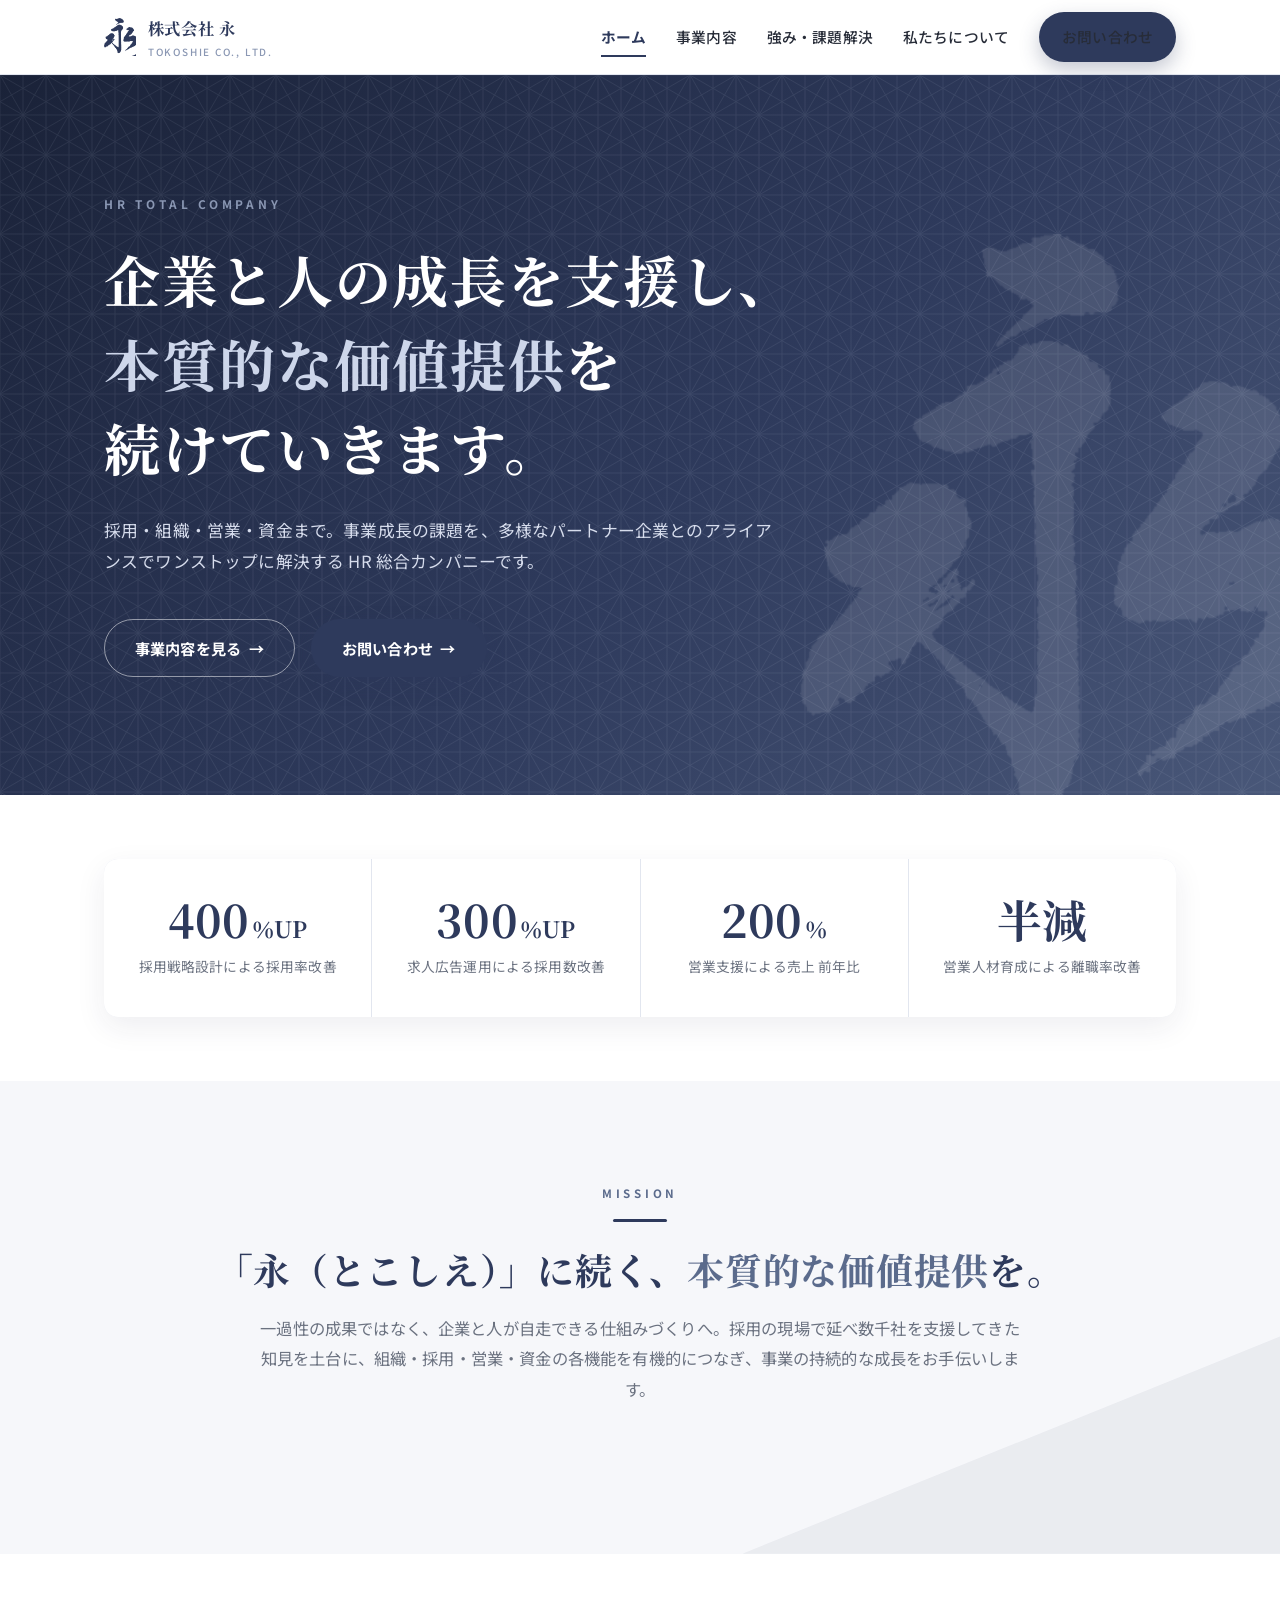
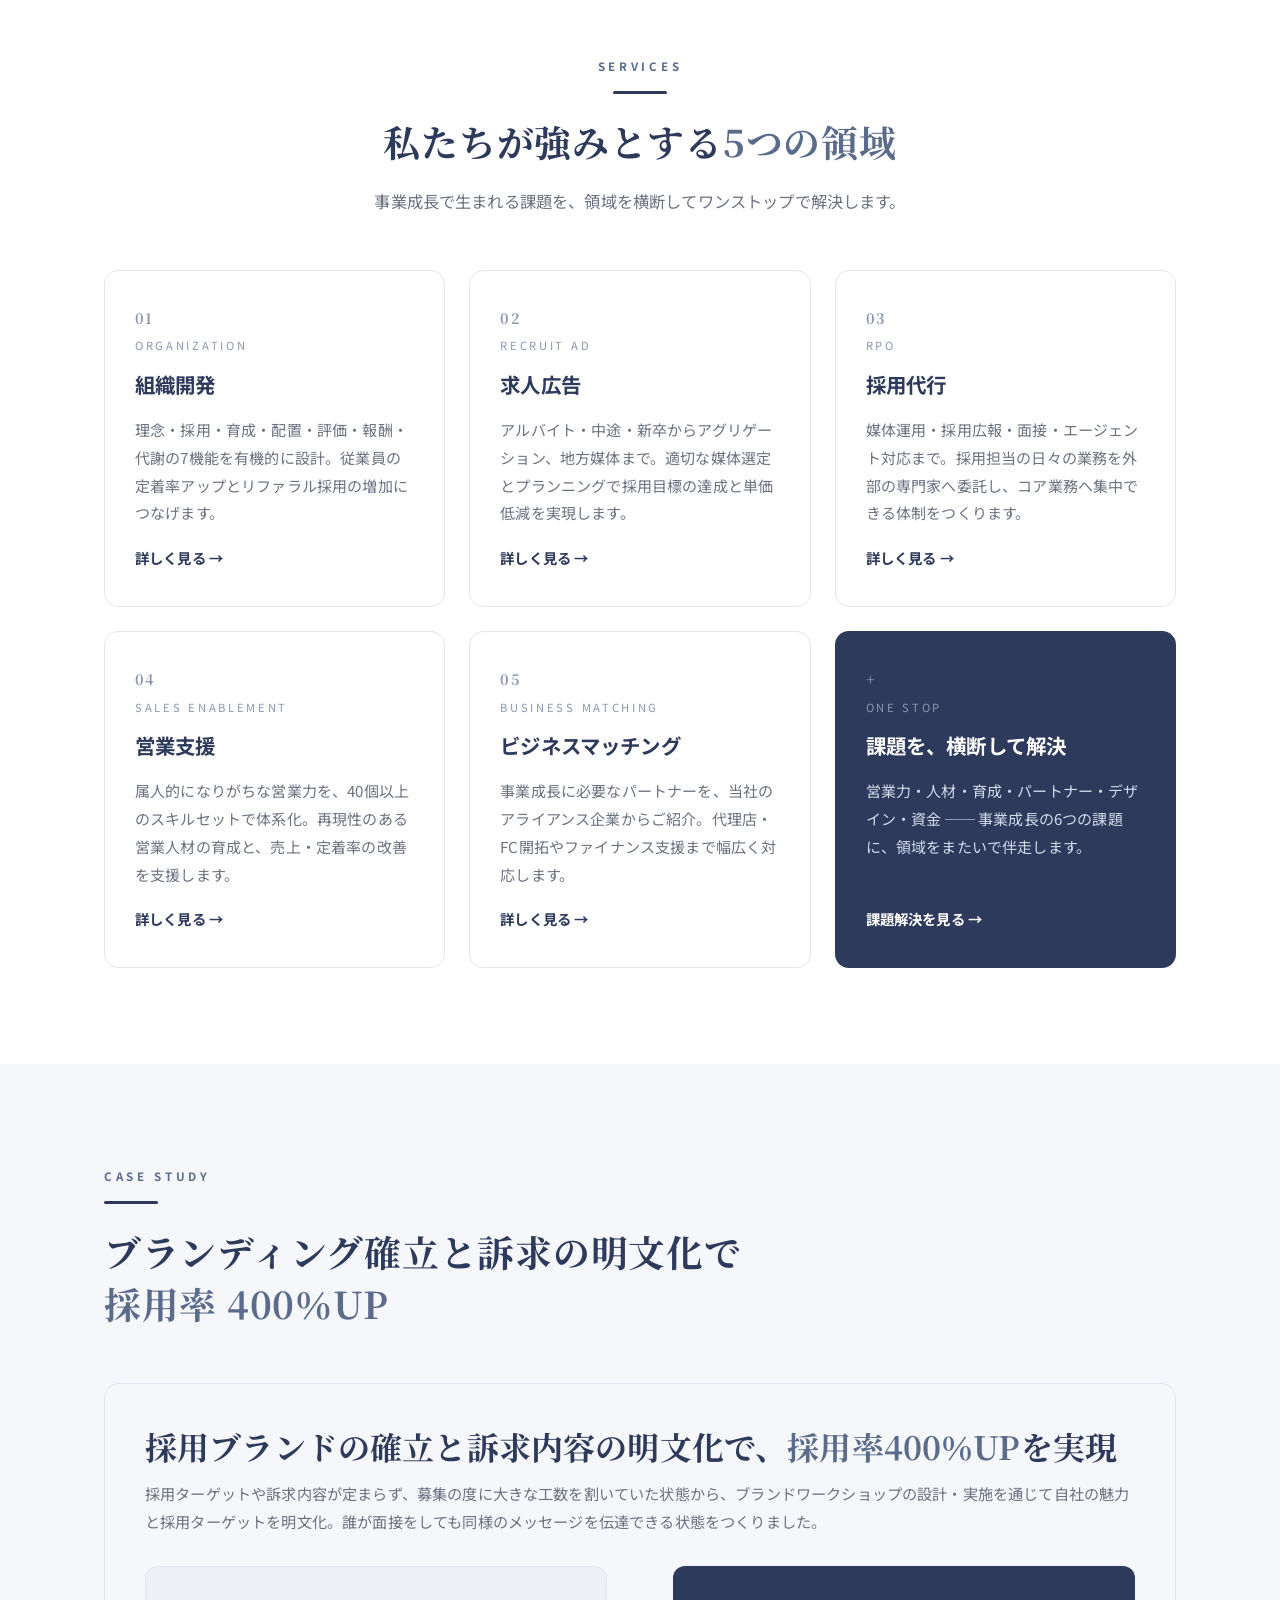
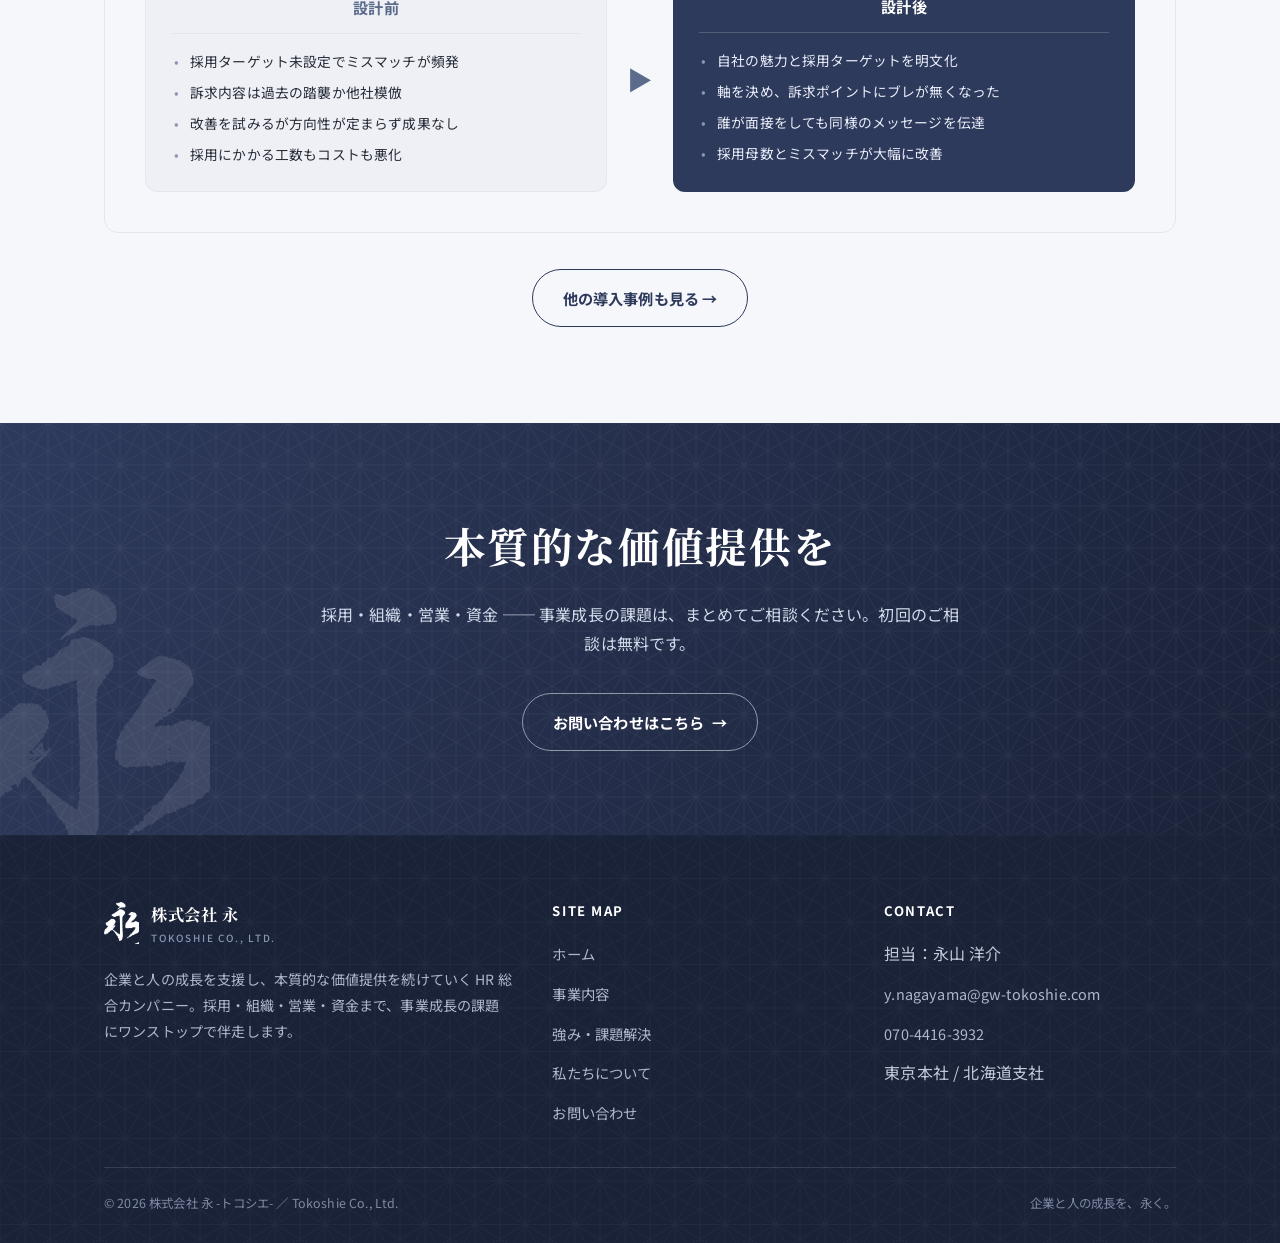
==== index.html @ 10ec4fbf "Add files via upload" ====
<!DOCTYPE html>
<html lang="ja">
<head>
<meta charset="UTF-8">
<meta name="viewport" content="width=device-width, initial-scale=1">
<title>株式会社 永 -トコシエ- ｜ 企業と人の成長を支援するHR総合カンパニー</title>
<meta name="description" content="株式会社 永 -トコシエ- は、組織開発・求人広告・採用代行・営業支援・ビジネスマッチングをワンストップで提供するHR総合カンパニーです。企業と人の成長を支援し、本質的な価値提供を続けます。">
<link rel="icon" href="images/favicon.png" type="image/png">
<link rel="preconnect" href="https://fonts.googleapis.com">
<link rel="preconnect" href="https://fonts.gstatic.com" crossorigin>
<link href="https://fonts.googleapis.com/css2?family=Noto+Sans+JP:wght@400;500;700&family=Noto+Serif+JP:wght@600;700&display=swap" rel="stylesheet">
<link rel="stylesheet" href="css/style.css">
</head>
<body>

<header class="site-header">
  <div class="wrap">
    <a class="brand" href="index.html">
      <img src="images/mark-navy.png" alt="永 トコシエ ロゴ">
      <span class="brand-name">株式会社 永 <small>TOKOSHIE CO., LTD.</small></span>
    </a>
    <nav class="nav" id="nav">
      <a href="index.html" aria-current="page">ホーム</a>
      <a href="services.html">事業内容</a>
      <a href="strengths.html">強み・課題解決</a>
      <a href="about.html">私たちについて</a>
      <a class="btn btn--primary" href="contact.html">お問い合わせ</a>
    </nav>
    <button class="nav-toggle" aria-label="メニューを開く" aria-controls="nav" aria-expanded="false">
      <span></span><span></span><span></span>
    </button>
  </div>
</header>

<!-- HERO -->
<section class="hero">
  <img class="hero__mark" src="images/mark-navy.png" alt="">
  <div class="wrap">
    <p class="hero__eyebrow">HR TOTAL COMPANY</p>
    <h1 class="hero__title">企業と人の成長を支援し、<br><em>本質的な価値提供</em>を<br>続けていきます。</h1>
    <p class="hero__sub">採用・組織・営業・資金まで。事業成長の課題を、多様なパートナー企業とのアライアンスでワンストップに解決する HR 総合カンパニーです。</p>
    <div class="hero__cta">
      <a class="btn btn--ghost" href="services.html">事業内容を見る <span class="arr">→</span></a>
      <a class="btn btn--primary" href="contact.html">お問い合わせ <span class="arr">→</span></a>
    </div>
  </div>
</section>

<!-- STATS -->
<section class="section section--tight">
  <div class="wrap">
    <div class="stats reveal">
      <div class="stat"><div class="stat__num">400<span>％UP</span></div><div class="stat__label">採用戦略設計による採用率改善</div></div>
      <div class="stat"><div class="stat__num">300<span>％UP</span></div><div class="stat__label">求人広告運用による採用数改善</div></div>
      <div class="stat"><div class="stat__num">200<span>％</span></div><div class="stat__label">営業支援による売上 前年比</div></div>
      <div class="stat"><div class="stat__num">半減</div><div class="stat__label">営業人材育成による離職率改善</div></div>
    </div>
  </div>
</section>

<!-- MISSION -->
<section class="section section--bg diagonal">
  <div class="wrap">
    <div class="section-head center reveal">
      <p class="eyebrow">MISSION</p>
      <div class="rule"></div>
      <h2 class="section-title">「永（とこしえ）」に続く、<span class="accent">本質的な価値提供</span>を。</h2>
      <p class="lead">一過性の成果ではなく、企業と人が自走できる仕組みづくりへ。採用の現場で延べ数千社を支援してきた知見を土台に、組織・採用・営業・資金の各機能を有機的につなぎ、事業の持続的な成長をお手伝いします。</p>
    </div>
  </div>
</section>

<!-- SERVICES -->
<section class="section">
  <div class="wrap">
    <div class="section-head center reveal">
      <p class="eyebrow">SERVICES</p>
      <div class="rule"></div>
      <h2 class="section-title">私たちが強みとする<span class="accent">5つの領域</span></h2>
      <p class="lead">事業成長で生まれる課題を、領域を横断してワンストップで解決します。</p>
    </div>
    <div class="svc-grid">
      <article class="svc-card reveal">
        <span class="num">01</span><span class="en">Organization</span>
        <h3>組織開発</h3>
        <p>理念・採用・育成・配置・評価・報酬・代謝の7機能を有機的に設計。従業員の定着率アップとリファラル採用の増加につなげます。</p>
        <a class="more" href="services.html#org">詳しく見る →</a>
      </article>
      <article class="svc-card reveal">
        <span class="num">02</span><span class="en">Recruit Ad</span>
        <h3>求人広告</h3>
        <p>アルバイト・中途・新卒からアグリゲーション、地方媒体まで。適切な媒体選定とプランニングで採用目標の達成と単価低減を実現します。</p>
        <a class="more" href="services.html#ad">詳しく見る →</a>
      </article>
      <article class="svc-card reveal">
        <span class="num">03</span><span class="en">RPO</span>
        <h3>採用代行</h3>
        <p>媒体運用・採用広報・面接・エージェント対応まで。採用担当の日々の業務を外部の専門家へ委託し、コア業務へ集中できる体制をつくります。</p>
        <a class="more" href="services.html#rpo">詳しく見る →</a>
      </article>
      <article class="svc-card reveal">
        <span class="num">04</span><span class="en">Sales Enablement</span>
        <h3>営業支援</h3>
        <p>属人的になりがちな営業力を、40個以上のスキルセットで体系化。再現性のある営業人材の育成と、売上・定着率の改善を支援します。</p>
        <a class="more" href="services.html#sales">詳しく見る →</a>
      </article>
      <article class="svc-card reveal">
        <span class="num">05</span><span class="en">Business Matching</span>
        <h3>ビジネスマッチング</h3>
        <p>事業成長に必要なパートナーを、当社のアライアンス企業からご紹介。代理店・FC開拓やファイナンス支援まで幅広く対応します。</p>
        <a class="more" href="services.html#match">詳しく見る →</a>
      </article>
      <article class="svc-card reveal" style="background:var(--navy);border-color:transparent;color:#fff">
        <span class="num" style="color:var(--slate-l)">+</span><span class="en" style="color:var(--slate-l)">One Stop</span>
        <h3 style="color:#fff">課題を、横断して解決</h3>
        <p style="color:#d3daea">営業力・人材・育成・パートナー・デザイン・資金 ── 事業成長の6つの課題に、領域をまたいで伴走します。</p>
        <a class="more" href="strengths.html" style="color:#fff">課題解決を見る →</a>
      </article>
    </div>
  </div>
</section>

<!-- CASE TEASER -->
<section class="section section--bg">
  <div class="wrap">
    <div class="section-head reveal">
      <p class="eyebrow">CASE STUDY</p>
      <div class="rule"></div>
      <h2 class="section-title">ブランディング確立と訴求の明文化で<br><span class="accent">採用率 400％UP</span></h2>
    </div>
    <div class="case reveal">
      <p class="case__kpi">採用ブランドの確立と訴求内容の明文化で、<b>採用率400％UP</b>を実現</p>
      <p class="case__desc">採用ターゲットや訴求内容が定まらず、募集の度に大きな工数を割いていた状態から、ブランドワークショップの設計・実施を通じて自社の魅力と採用ターゲットを明文化。誰が面接をしても同様のメッセージを伝達できる状態をつくりました。</p>
      <div class="ba">
        <div class="ba__col ba__before">
          <h4>設計前</h4>
          <ul>
            <li>採用ターゲット未設定でミスマッチが頻発</li>
            <li>訴求内容は過去の踏襲か他社模倣</li>
            <li>改善を試みるが方向性が定まらず成果なし</li>
            <li>採用にかかる工数もコストも悪化</li>
          </ul>
        </div>
        <div class="ba__arrow">▶</div>
        <div class="ba__col ba__after">
          <h4>設計後</h4>
          <ul>
            <li>自社の魅力と採用ターゲットを明文化</li>
            <li>軸を決め、訴求ポイントにブレが無くなった</li>
            <li>誰が面接をしても同様のメッセージを伝達</li>
            <li>採用母数とミスマッチが大幅に改善</li>
          </ul>
        </div>
      </div>
    </div>
    <p class="center reveal" style="margin-top:36px"><a class="btn btn--outline" href="services.html">他の導入事例も見る →</a></p>
  </div>
</section>

<!-- CTA -->
<section class="cta-band">
  <img class="cta-band__mark" src="images/mark-navy.png" alt="">
  <h2>本質的な価値提供を</h2>
  <p>採用・組織・営業・資金 ── 事業成長の課題は、まとめてご相談ください。初回のご相談は無料です。</p>
  <a class="btn btn--ghost" href="contact.html">お問い合わせはこちら <span class="arr">→</span></a>
</section>

<footer class="site-footer">
  <div class="wrap">
    <div class="footer-grid">
      <div>
        <a class="brand" href="index.html">
          <img src="images/mark-navy.png" alt="永 トコシエ">
          <span class="brand-name">株式会社 永 <small>TOKOSHIE CO., LTD.</small></span>
        </a>
        <p class="footer-about">企業と人の成長を支援し、本質的な価値提供を続けていく HR 総合カンパニー。採用・組織・営業・資金まで、事業成長の課題にワンストップで伴走します。</p>
      </div>
      <div class="footer-col">
        <h4>SITE MAP</h4>
        <ul>
          <li><a href="index.html">ホーム</a></li>
          <li><a href="services.html">事業内容</a></li>
          <li><a href="strengths.html">強み・課題解決</a></li>
          <li><a href="about.html">私たちについて</a></li>
          <li><a href="contact.html">お問い合わせ</a></li>
        </ul>
      </div>
      <div class="footer-col">
        <h4>CONTACT</h4>
        <ul>
          <li>担当：永山 洋介</li>
          <li><a href="mailto:y.nagayama@gw-tokoshie.com">y.nagayama@gw-tokoshie.com</a></li>
          <li><a href="tel:07044163932">070-4416-3932</a></li>
          <li>東京本社 / 北海道支社</li>
        </ul>
      </div>
    </div>
    <div class="footer-meta">
      <span>&copy; <span id="year">2026</span> 株式会社 永 -トコシエ- ／ Tokoshie Co., Ltd.</span>
      <span>企業と人の成長を、永く。</span>
    </div>
  </div>
</footer>

<script src="js/main.js"></script>
</body>
</html>
---- css/style.css ----
@charset "UTF-8";
/* =========================================================
   株式会社 永 -トコシエ-  コーポレートサイト
   資料トーン踏襲：紺×白／麻の葉文様／毛筆「永」
   ========================================================= */

:root{
  --navy:#2e3a5c;
  --navy-d:#222c47;
  --navy-dd:#1a2238;
  --slate:#5b6b8c;
  --slate-l:#8a97b3;
  --ink:#272c38;
  --muted:#6b7280;
  --bg:#f6f7fa;
  --bg-2:#eef1f6;
  --line:#e2e6ef;
  --white:#ffffff;
  --shadow:0 10px 30px rgba(34,44,71,.08);
  --shadow-lg:0 20px 50px rgba(34,44,71,.14);
  --maxw:1120px;
  --radius:14px;
  --ease:cubic-bezier(.2,.7,.2,1);
}

*{box-sizing:border-box;margin:0;padding:0}
html{scroll-behavior:smooth}
body{
  font-family:"Noto Sans JP","Hiragino Kaku Gothic ProN",Meiryo,sans-serif;
  color:var(--ink);
  background:var(--white);
  line-height:1.85;
  font-size:16px;
  -webkit-font-smoothing:antialiased;
  letter-spacing:.01em;
}
img{max-width:100%;display:block}
a{color:inherit;text-decoration:none;transition:.25s var(--ease)}
.serif{font-family:"Noto Serif JP",serif}

/* ---------- layout helpers ---------- */
.wrap{max-width:var(--maxw);margin:0 auto;padding:0 24px}
.section{padding:96px 0}
.section--tight{padding:64px 0}
.section--bg{background:var(--bg)}
.lead{color:var(--muted);font-size:1.02rem;max-width:760px}
.center{text-align:center}

.eyebrow{
  display:inline-block;font-size:.72rem;letter-spacing:.32em;
  color:var(--slate);font-weight:700;text-transform:uppercase;margin-bottom:14px;
}
.section-title{
  font-family:"Noto Serif JP",serif;font-weight:700;
  font-size:clamp(1.6rem,3.4vw,2.3rem);line-height:1.4;color:var(--navy);
  margin-bottom:18px;letter-spacing:.02em;
}
.section-title .accent{color:var(--slate)}
.section-head{margin-bottom:54px}
.section-head.center{margin-inline:auto}
.section-head .lead{margin-top:6px}
.section-head.center .lead{margin-inline:auto}

/* divider rule under section headers like the deck */
.rule{height:3px;width:54px;background:var(--navy);border-radius:3px;margin-bottom:22px}
.center .rule{margin-inline:auto}

/* ---------- buttons ---------- */
.btn{
  display:inline-flex;align-items:center;gap:.5em;
  padding:14px 30px;border-radius:999px;font-weight:700;font-size:.95rem;
  border:1.5px solid transparent;cursor:pointer;transition:.25s var(--ease);
}
.btn--primary{background:var(--navy);color:#fff;box-shadow:0 8px 20px rgba(46,58,92,.28)}
.btn--primary:hover{background:var(--navy-d);transform:translateY(-2px);box-shadow:0 12px 26px rgba(46,58,92,.36)}
.btn--ghost{border-color:rgba(255,255,255,.5);color:#fff}
.btn--ghost:hover{background:rgba(255,255,255,.12);border-color:#fff}
.btn--outline{border-color:var(--navy);color:var(--navy)}
.btn--outline:hover{background:var(--navy);color:#fff}
.btn .arr{transition:transform .25s var(--ease)}
.btn:hover .arr{transform:translateX(3px)}

/* =========================================================
   Header
   ========================================================= */
.site-header{
  position:sticky;top:0;z-index:60;background:rgba(255,255,255,.92);
  backdrop-filter:saturate(160%) blur(10px);
  border-bottom:1px solid var(--line);
}
.site-header .wrap{display:flex;align-items:center;justify-content:space-between;height:74px}
.brand{display:flex;align-items:center;gap:12px}
.brand img{height:38px;width:auto}
.brand .brand-name{font-family:"Noto Serif JP",serif;font-weight:700;color:var(--navy);font-size:1.02rem;letter-spacing:.04em}
.brand .brand-name small{display:block;font-size:.62rem;letter-spacing:.18em;color:var(--slate-l);font-family:"Noto Sans JP",sans-serif;font-weight:500}

.nav{display:flex;align-items:center;gap:30px}
.nav a{font-size:.92rem;font-weight:500;color:var(--ink);position:relative}
.nav a::after{content:"";position:absolute;left:0;bottom:-6px;width:0;height:2px;background:var(--navy);transition:width .25s var(--ease)}
.nav a:hover::after,.nav a:not(.btn)[aria-current="page"]::after{width:100%}
.nav a:not(.btn)[aria-current="page"]{color:var(--navy);font-weight:700}
.nav .btn{padding:10px 22px}
.nav a.btn::after{display:none}
.nav a.btn[aria-current="page"]{color:#fff}

.nav-toggle{display:none;background:none;border:0;width:44px;height:44px;cursor:pointer;flex-direction:column;justify-content:center;gap:6px}
.nav-toggle span{display:block;height:2px;width:26px;background:var(--navy);transition:.3s var(--ease);margin-left:auto}

/* =========================================================
   Hero
   ========================================================= */
.hero{
  position:relative;overflow:hidden;color:#fff;
  background:linear-gradient(135deg,var(--navy-dd) 0%,var(--navy) 55%,var(--slate) 130%);
}
.hero::before{ /* asanoha overlay */
  content:"";position:absolute;inset:0;
  background:url("../images/asanoha.svg");background-size:46px;
  opacity:.10;mix-blend-mode:screen;
}
.hero__mark{
  position:absolute;right:-40px;bottom:-60px;width:min(46vw,520px);
  opacity:.10;filter:brightness(0) invert(1);pointer-events:none;
}
.hero .wrap{position:relative;z-index:2;padding-top:118px;padding-bottom:118px}
.hero__eyebrow{color:var(--slate-l);letter-spacing:.32em;font-size:.74rem;font-weight:700;margin-bottom:22px}
.hero__title{
  font-family:"Noto Serif JP",serif;font-weight:700;
  font-size:clamp(2rem,5.4vw,3.5rem);line-height:1.5;letter-spacing:.03em;
  max-width:18em;
}
.hero__title em{font-style:normal;color:#cdd6ea}
.hero__sub{margin-top:26px;font-size:1.05rem;color:#d7dded;max-width:40em}
.hero__cta{margin-top:42px;display:flex;gap:16px;flex-wrap:wrap}

/* diagonal navy band motif (deck corners) */
.band-top{height:0}
.diagonal{position:relative}
.diagonal::after{
  content:"";position:absolute;right:0;bottom:0;width:42%;height:46%;
  background:var(--navy);clip-path:polygon(100% 0,100% 100%,0 100%);
  opacity:.06;pointer-events:none;
}

/* =========================================================
   Stats / highlights
   ========================================================= */
.stats{display:grid;grid-template-columns:repeat(4,1fr);gap:1px;background:var(--line);border-radius:var(--radius);overflow:hidden;box-shadow:var(--shadow)}
.stat{background:#fff;padding:38px 22px;text-align:center}
.stat__num{font-family:"Noto Serif JP",serif;font-weight:700;color:var(--navy);font-size:clamp(2rem,4vw,2.8rem);line-height:1}
.stat__num span{font-size:.5em;margin-left:.1em}
.stat__label{margin-top:12px;font-size:.86rem;color:var(--muted)}

/* =========================================================
   Service cards
   ========================================================= */
.svc-grid{display:grid;grid-template-columns:repeat(3,1fr);gap:24px}
.svc-card{
  background:#fff;border:1px solid var(--line);border-radius:var(--radius);
  padding:34px 30px;position:relative;overflow:hidden;transition:.3s var(--ease);
  display:flex;flex-direction:column;
}
.svc-card::before{content:"";position:absolute;left:0;top:0;height:4px;width:100%;background:linear-gradient(90deg,var(--navy),var(--slate));transform:scaleX(0);transform-origin:left;transition:transform .35s var(--ease)}
.svc-card:hover{transform:translateY(-6px);box-shadow:var(--shadow-lg);border-color:transparent}
.svc-card:hover::before{transform:scaleX(1)}
.svc-card .num{font-family:"Noto Serif JP",serif;font-size:.9rem;font-weight:700;color:var(--slate-l);letter-spacing:.1em}
.svc-card .en{font-size:.7rem;letter-spacing:.24em;color:var(--slate-l);text-transform:uppercase;margin-top:4px}
.svc-card h3{font-size:1.28rem;color:var(--navy);margin:10px 0 12px;font-weight:700}
.svc-card p{color:var(--muted);font-size:.94rem;flex:1}
.svc-card .more{margin-top:18px;font-weight:700;color:var(--navy);font-size:.9rem;display:inline-flex;gap:.4em;align-items:center}

/* =========================================================
   Generic content cards / lists
   ========================================================= */
.cards{display:grid;gap:22px}
.cols-2{grid-template-columns:repeat(2,1fr)}
.cols-3{grid-template-columns:repeat(3,1fr)}
.card{background:#fff;border:1px solid var(--line);border-radius:var(--radius);padding:30px;box-shadow:var(--shadow)}
.card h3{color:var(--navy);font-size:1.12rem;margin-bottom:14px;font-weight:700}
.card.tinted{background:var(--bg);box-shadow:none}

.tag-list{display:flex;flex-wrap:wrap;gap:8px;margin-top:6px}
.tag{background:var(--bg-2);color:var(--slate);font-size:.8rem;font-weight:600;padding:6px 14px;border-radius:999px}

.ck{list-style:none;display:grid;gap:10px}
.ck li{position:relative;padding-left:30px;color:var(--ink);font-size:.95rem}
.ck li::before{content:"";position:absolute;left:0;top:.45em;width:16px;height:16px;border-radius:50%;background:var(--navy);
  -webkit-mask:url("data:image/svg+xml,%3Csvg xmlns='http://www.w3.org/2000/svg' viewBox='0 0 24 24'%3E%3Cpath fill='white' d='M9 16.2 4.8 12l-1.4 1.4L9 19 21 7l-1.4-1.4z'/%3E%3C/svg%3E") center/contain no-repeat;
          mask:url("data:image/svg+xml,%3Csvg xmlns='http://www.w3.org/2000/svg' viewBox='0 0 24 24'%3E%3Cpath fill='white' d='M9 16.2 4.8 12l-1.4 1.4L9 19 21 7l-1.4-1.4z'/%3E%3C/svg%3E") center/contain no-repeat;}

/* =========================================================
   Before / After (case studies)
   ========================================================= */
.case{background:var(--bg);border-radius:var(--radius);padding:40px;border:1px solid var(--line)}
.case__kpi{font-family:"Noto Serif JP",serif;font-weight:700;color:var(--navy);font-size:clamp(1.4rem,3vw,2rem);margin-bottom:10px;line-height:1.4}
.case__kpi b{color:var(--slate)}
.case__desc{color:var(--muted);font-size:.95rem;margin-bottom:30px}
.ba{display:grid;grid-template-columns:1fr auto 1fr;gap:20px;align-items:stretch}
.ba__col{border-radius:12px;padding:26px}
.ba__before{background:#eef0f5;border:1px solid var(--line)}
.ba__after{background:var(--navy);color:#eaeefa}
.ba__col h4{text-align:center;font-size:.95rem;margin-bottom:16px;padding-bottom:12px;border-bottom:1px solid rgba(255,255,255,.18)}
.ba__before h4{color:var(--slate);border-color:var(--line)}
.ba__after h4{color:#fff}
.ba__col ul{list-style:none;display:grid;gap:9px}
.ba__col li{font-size:.86rem;padding-left:18px;position:relative;line-height:1.6}
.ba__before li::before{content:"•";position:absolute;left:2px;color:var(--slate-l)}
.ba__after li::before{content:"•";position:absolute;left:2px;color:var(--slate-l)}
.ba__arrow{display:flex;align-items:center;justify-content:center;color:var(--slate);font-size:1.6rem}

/* =========================================================
   Page hero (sub pages)
   ========================================================= */
.page-hero{position:relative;overflow:hidden;background:linear-gradient(120deg,var(--navy-dd),var(--navy));color:#fff;padding:84px 0 72px}
.page-hero::before{content:"";position:absolute;inset:0;background:url("../images/asanoha.svg");background-size:42px;opacity:.09}
.page-hero__mark{position:absolute;right:2%;top:50%;transform:translateY(-50%);width:min(28vw,260px);opacity:.12;filter:brightness(0) invert(1)}
.page-hero .wrap{position:relative;z-index:2}
.page-hero h1{font-family:"Noto Serif JP",serif;font-size:clamp(1.9rem,4.6vw,2.8rem);font-weight:700;letter-spacing:.04em}
.page-hero p{margin-top:14px;color:#d3daea;max-width:46em}
.crumbs{font-size:.78rem;color:var(--slate-l);margin-bottom:18px;letter-spacing:.06em}
.crumbs a:hover{color:#fff}
.crumbs span{margin:0 .5em;opacity:.6}

/* =========================================================
   Profile (about)
   ========================================================= */
.profile{display:grid;grid-template-columns:300px 1fr;gap:50px;align-items:start}
.profile__photo{border-radius:var(--radius);overflow:hidden;box-shadow:var(--shadow-lg);background:var(--bg)}
.profile__photo img{width:100%;aspect-ratio:3/3.6;object-fit:cover}
.profile__name{font-family:"Noto Serif JP",serif;font-size:2rem;color:var(--navy);font-weight:700;margin-top:18px}
.profile__name small{display:block;font-size:.8rem;letter-spacing:.18em;color:var(--slate-l);font-weight:500;margin-top:4px}
.profile__role{color:var(--slate);font-weight:600;font-size:.92rem;margin-top:6px}

.timeline{list-style:none;border-left:2px solid var(--line);margin-left:8px}
.timeline li{position:relative;padding:0 0 26px 30px}
.timeline li:last-child{padding-bottom:0}
.timeline li::before{content:"";position:absolute;left:-9px;top:4px;width:16px;height:16px;border-radius:50%;background:#fff;border:3px solid var(--navy)}
.timeline .yr{font-family:"Noto Serif JP",serif;font-weight:700;color:var(--navy);font-size:1.1rem;margin-bottom:2px}
.timeline .ev{color:var(--muted);font-size:.92rem}

/* company info table */
.info-table{width:100%;border-collapse:collapse;background:#fff;border-radius:var(--radius);overflow:hidden;box-shadow:var(--shadow)}
.info-table th,.info-table td{text-align:left;padding:20px 24px;border-bottom:1px solid var(--line);font-size:.95rem;vertical-align:top}
.info-table tr:last-child th,.info-table tr:last-child td{border-bottom:0}
.info-table th{width:200px;color:var(--slate);font-weight:700;background:var(--bg)}
.info-table td{color:var(--ink)}

/* =========================================================
   Strengths hex / problems
   ========================================================= */
.problems{display:grid;grid-template-columns:repeat(3,1fr);gap:24px}
.problem{position:relative;aspect-ratio:1;display:flex;flex-direction:column;align-items:center;justify-content:center;text-align:center;border-radius:50%;border:1.5px dashed var(--slate-l);background:radial-gradient(circle,#fff 60%,var(--bg) 100%)}
.problem .en{font-size:.7rem;letter-spacing:.14em;color:var(--slate-l);text-transform:lowercase}
.problem .jp{font-family:"Noto Serif JP",serif;font-weight:700;color:var(--navy);font-size:1.3rem;margin-top:6px}

.solve-row{display:grid;grid-template-columns:repeat(auto-fit,minmax(200px,1fr));gap:20px}
.solve{background:#fff;border:1px solid var(--line);border-radius:var(--radius);padding:28px;box-shadow:var(--shadow);position:relative;overflow:hidden}
.solve .no{font-family:"Noto Serif JP",serif;font-size:2.4rem;font-weight:700;color:var(--bg-2);position:absolute;right:16px;top:6px;line-height:1}
.solve h3{color:var(--navy);font-size:1.05rem;margin-bottom:8px;position:relative}
.solve p{color:var(--muted);font-size:.88rem;position:relative}

/* org 7 functions ring */
.ring{display:grid;grid-template-columns:repeat(auto-fit,minmax(150px,1fr));gap:16px}
.ring .node{background:var(--bg);border:1px solid var(--line);border-radius:var(--radius);padding:22px;text-align:center}
.ring .node b{display:block;color:var(--navy);font-size:1.05rem;margin-bottom:6px;font-family:"Noto Serif JP",serif}
.ring .node span{color:var(--muted);font-size:.82rem}

/* =========================================================
   CTA band
   ========================================================= */
.cta-band{position:relative;overflow:hidden;background:linear-gradient(120deg,var(--navy),var(--navy-dd));color:#fff;text-align:center;padding:84px 24px}
.cta-band::before{content:"";position:absolute;inset:0;background:url("../images/asanoha.svg");background-size:48px;opacity:.08}
.cta-band__mark{position:absolute;left:-30px;bottom:-40px;width:240px;opacity:.1;filter:brightness(0) invert(1)}
.cta-band h2{position:relative;font-family:"Noto Serif JP",serif;font-size:clamp(1.7rem,4vw,2.6rem);font-weight:700;letter-spacing:.04em}
.cta-band p{position:relative;color:#d3daea;margin:16px auto 34px;max-width:40em}
.cta-band .btn{position:relative}

/* =========================================================
   Contact form
   ========================================================= */
.contact-grid{display:grid;grid-template-columns:1fr 1.2fr;gap:50px;align-items:start}
.contact-info .card{background:#fff;border:1px solid var(--line);box-shadow:var(--shadow)}
.contact-info dl{display:grid;gap:18px}
.contact-info dt{font-size:.74rem;letter-spacing:.14em;color:var(--navy);font-weight:700;text-transform:uppercase}
.contact-info dd{font-size:1rem;color:var(--ink);font-weight:500;margin-top:3px}
.contact-info dd a{color:var(--navy);font-weight:700}
.contact-info dd a:hover{text-decoration:underline}

.form{background:#fff;border:1px solid var(--line);border-radius:var(--radius);padding:38px;box-shadow:var(--shadow)}
.field{margin-bottom:22px}
.field label{display:block;font-weight:700;font-size:.88rem;margin-bottom:8px;color:var(--ink)}
.field label .req{color:#c0392b;font-size:.8em;margin-left:.3em}
.field input,.field textarea,.field select{
  width:100%;padding:13px 15px;border:1.5px solid #b9c1d3;border-radius:10px;
  font:inherit;color:var(--ink);background:#fff;transition:.2s var(--ease);
}
.field input::placeholder,.field textarea::placeholder{color:#8b93a4}
.field textarea{min-height:140px;resize:vertical}
.field input:focus,.field textarea:focus,.field select:focus{outline:none;border-color:var(--navy);box-shadow:0 0 0 3px rgba(46,58,92,.12)}
.field .err{color:#c0392b;font-size:.8rem;margin-top:6px;display:none}
.field.invalid input,.field.invalid textarea,.field.invalid select{border-color:#c0392b}
.field.invalid .err{display:block}
.form__note{font-size:.8rem;color:#4c5362;margin-top:8px}
.form__status{display:none;padding:16px 18px;border-radius:10px;margin-bottom:22px;font-size:.92rem}
.form__status.show{display:block}
.form__status.ok{background:#e9f3ec;color:#1f6b3a;border:1px solid #bcdcc6}
.form__status.warn{background:#fbf3e2;color:#8a6212;border:1px solid #ecd9a6}
.form__status.error{background:#fbecea;color:#a3271c;border:1px solid #eecac4}
.form button[type=submit]{width:100%;justify-content:center}
.privacy{display:flex;gap:10px;align-items:flex-start;font-size:.85rem;color:#3f4654}
.privacy input{width:auto;margin-top:.3em}

/* =========================================================
   Footer
   ========================================================= */
.site-footer{background:var(--navy-dd);color:#c3cbdc;padding:64px 0 28px;position:relative;overflow:hidden}
.site-footer::before{content:"";position:absolute;inset:0;background:url("../images/asanoha.svg");background-size:50px;opacity:.05}
.footer-grid{position:relative;display:grid;grid-template-columns:1.4fr 1fr 1fr;gap:40px;padding-bottom:40px;border-bottom:1px solid rgba(255,255,255,.12)}
.site-footer .brand img{height:42px;filter:brightness(0) invert(1)}
.site-footer .brand-name{color:#fff}
.site-footer .brand-name small{color:var(--slate-l)}
.footer-about{margin-top:18px;font-size:.88rem;color:#aeb7cd;max-width:30em}
.footer-col h4{color:#fff;font-size:.82rem;letter-spacing:.12em;margin-bottom:16px}
.footer-col ul{list-style:none;display:grid;gap:10px}
.footer-col a{font-size:.9rem;color:#aeb7cd}
.footer-col a:hover{color:#fff}
.footer-meta{position:relative;padding-top:24px;display:flex;justify-content:space-between;flex-wrap:wrap;gap:10px;font-size:.78rem;color:#8089a3}

/* =========================================================
   Reveal animation
   ========================================================= */
.reveal{opacity:0;transform:translateY(24px);transition:opacity .7s var(--ease),transform .7s var(--ease)}
.reveal.in{opacity:1;transform:none}

/* =========================================================
   Responsive
   ========================================================= */
@media(max-width:900px){
  .svc-grid,.cols-3,.problems,.ring{grid-template-columns:repeat(2,1fr)}
  .profile{grid-template-columns:1fr;gap:30px}
  .profile__photo{max-width:280px}
  .contact-grid{grid-template-columns:1fr;gap:34px}
  .footer-grid{grid-template-columns:1fr 1fr}
}
@media(max-width:720px){
  .nav{
    position:fixed;inset:74px 0 auto 0;background:#fff;flex-direction:column;
    align-items:stretch;gap:0;padding:8px 0 18px;border-bottom:1px solid var(--line);
    box-shadow:var(--shadow);transform:translateY(-120%);transition:.35s var(--ease);
  }
  .nav.open{transform:none}
  .nav a{padding:14px 24px}
  .nav a::after{display:none}
  .nav .btn{margin:10px 24px 0;justify-content:center}
  .nav-toggle{display:flex}
  .nav-toggle.open span:nth-child(1){transform:translateY(8px) rotate(45deg)}
  .nav-toggle.open span:nth-child(2){opacity:0}
  .nav-toggle.open span:nth-child(3){transform:translateY(-8px) rotate(-45deg)}
  .section{padding:64px 0}
  .stats{grid-template-columns:repeat(2,1fr)}
  .svc-grid,.cols-2,.cols-3,.problems,.ring{grid-template-columns:1fr}
  .ba{grid-template-columns:1fr}
  .ba__arrow{transform:rotate(90deg)}
  .footer-grid{grid-template-columns:1fr}
}
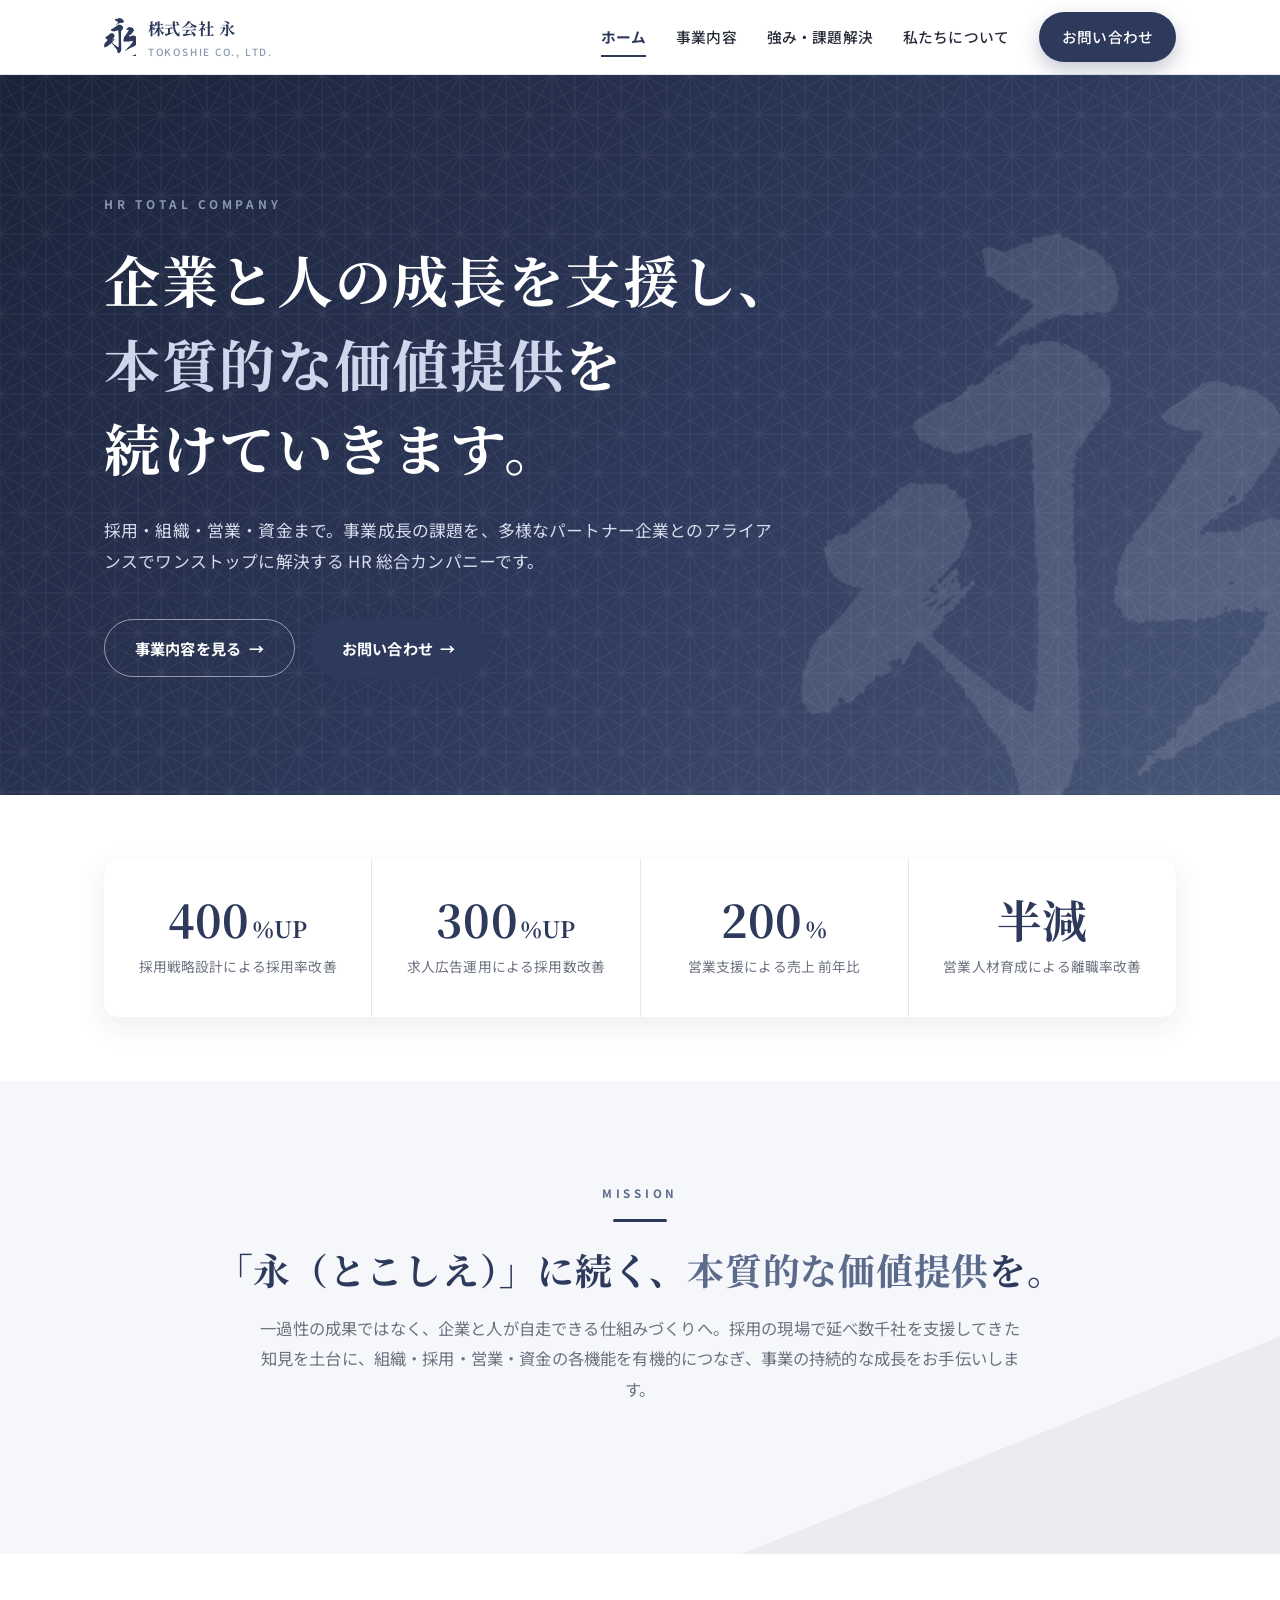
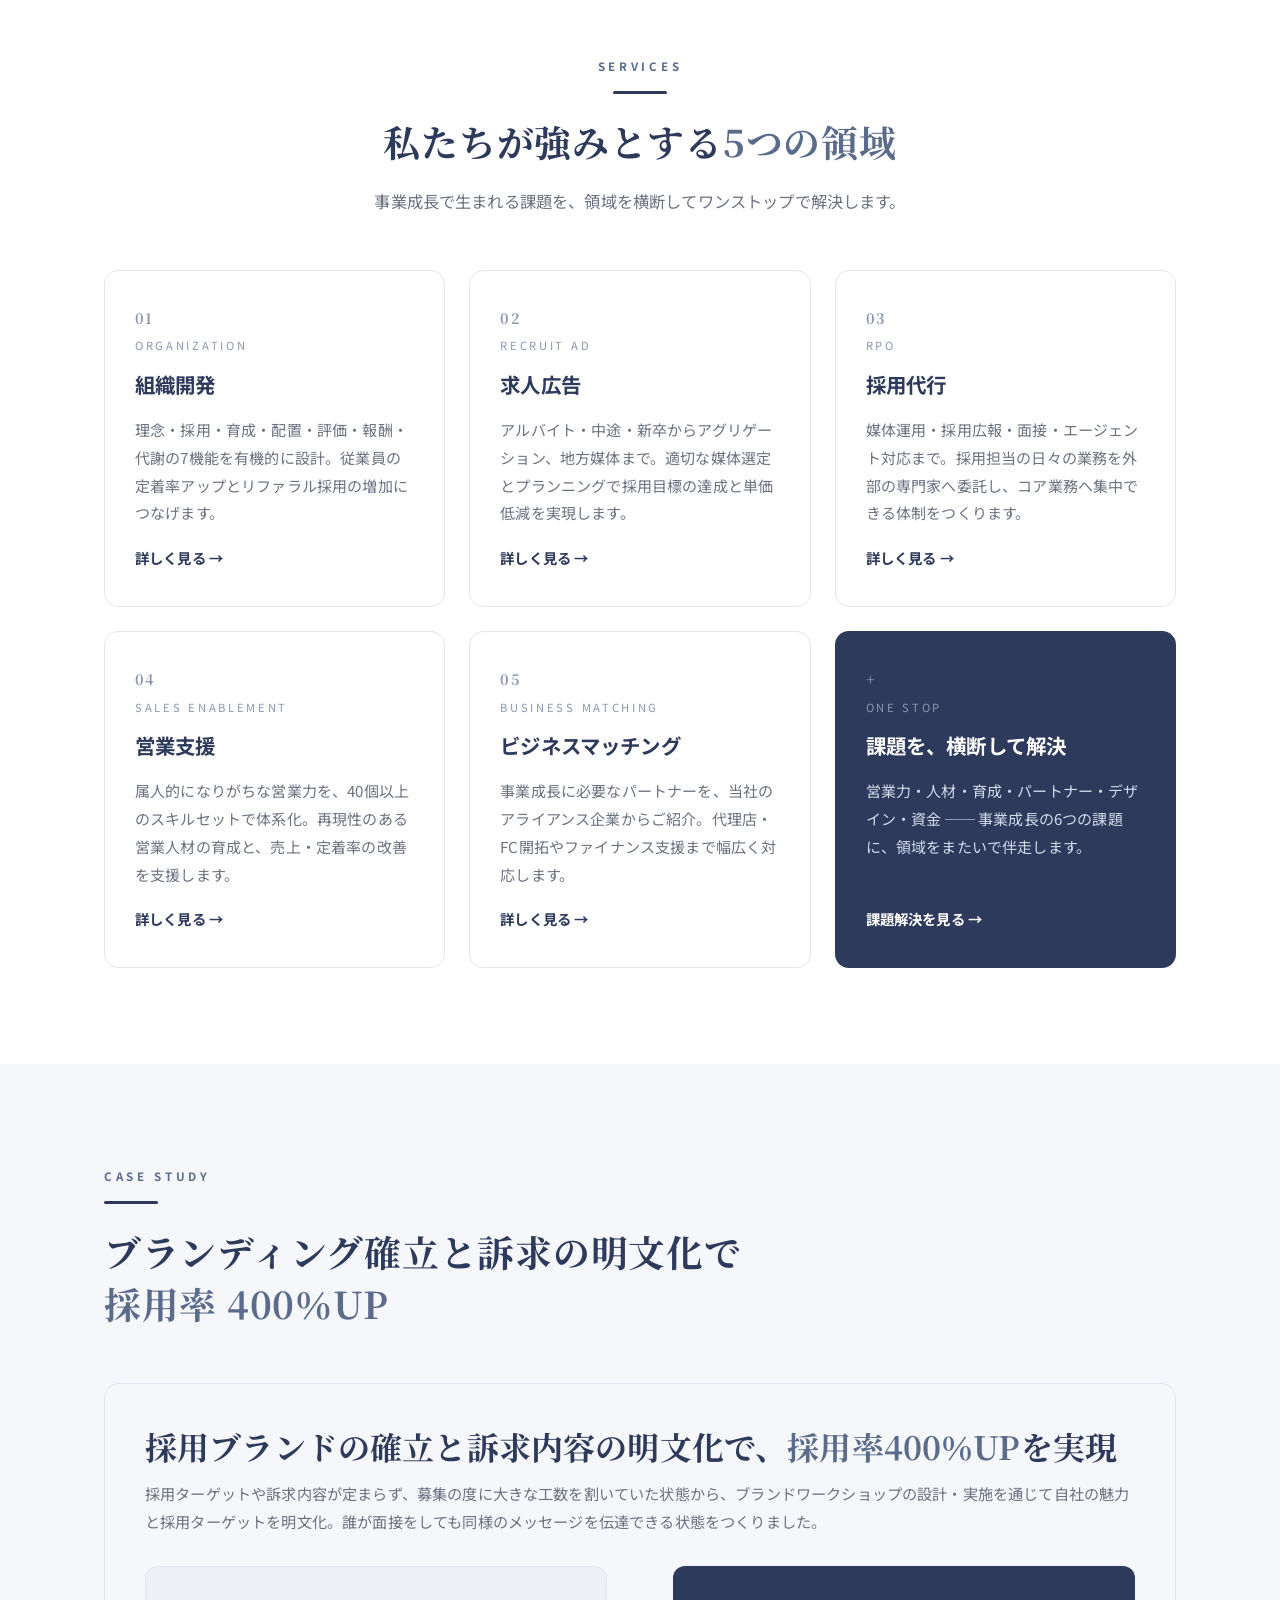
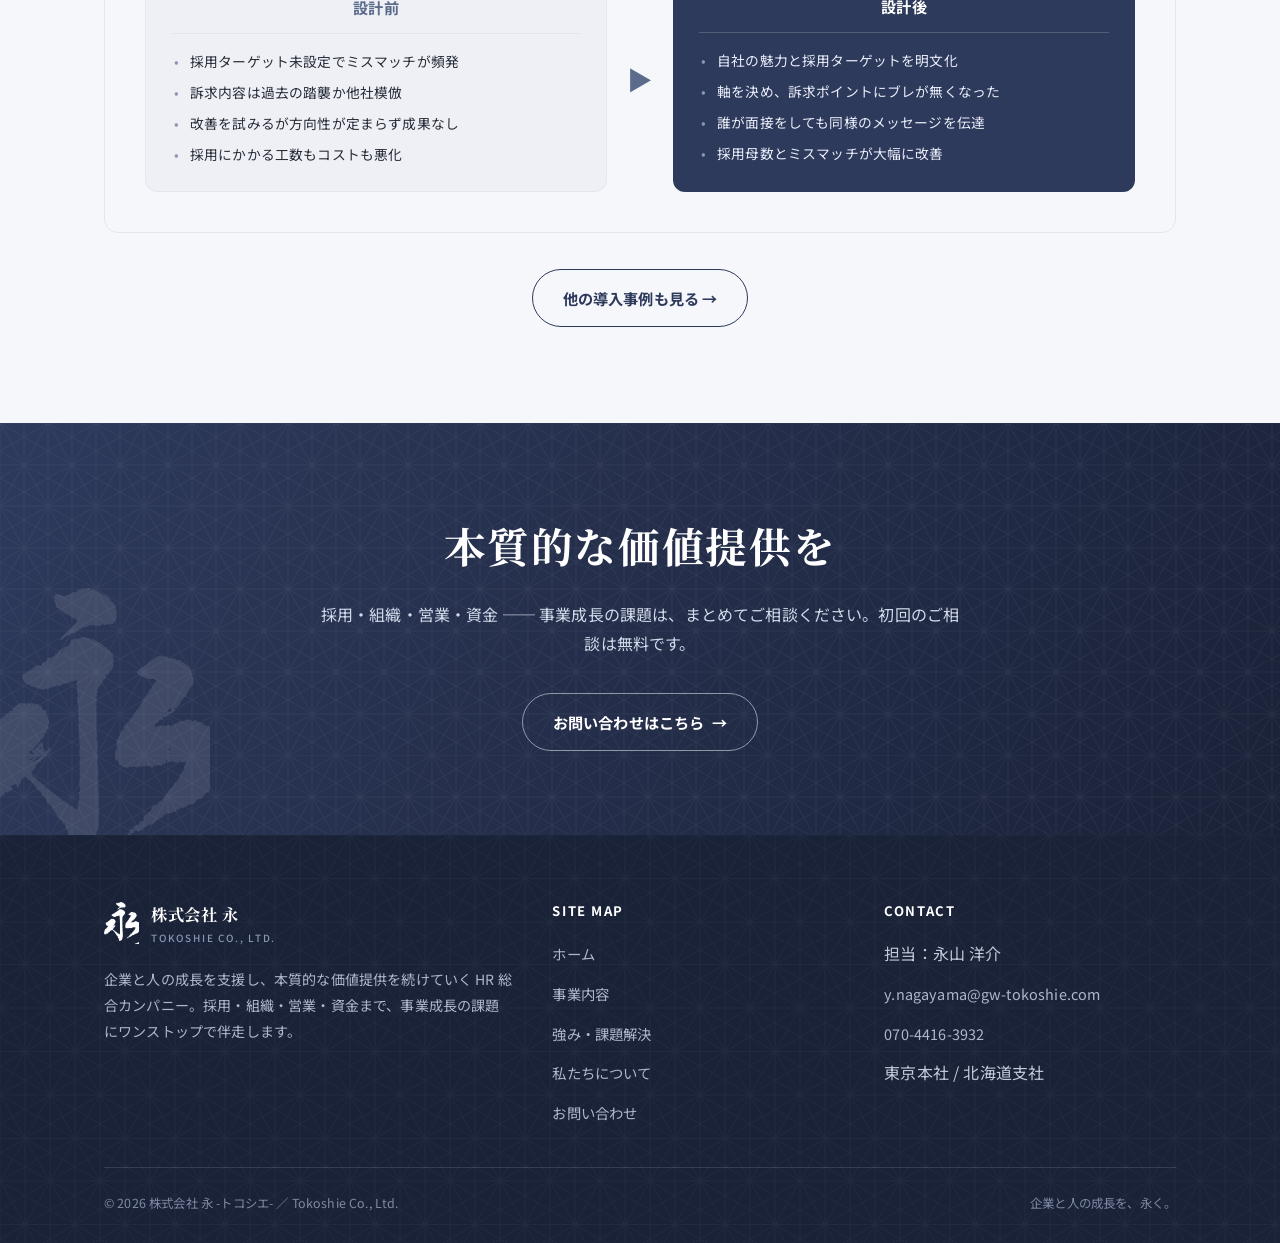
==== commit 5a50963d: "Add files via upload" ====
--- a/index.html
+++ b/index.html
@@ -9,7 +9,7 @@
 <link rel="preconnect" href="https://fonts.googleapis.com">
 <link rel="preconnect" href="https://fonts.gstatic.com" crossorigin>
 <link href="https://fonts.googleapis.com/css2?family=Noto+Sans+JP:wght@400;500;700&family=Noto+Serif+JP:wght@600;700&display=swap" rel="stylesheet">
-<link rel="stylesheet" href="css/style.css">
+<link rel="stylesheet" href="css/style.css?v=2">
 </head>
 <body>
 
--- a/css/style.css
+++ b/css/style.css
@@ -101,7 +101,10 @@
 .nav a:not(.btn)[aria-current="page"]{color:var(--navy);font-weight:700}
 .nav .btn{padding:10px 22px}
 .nav a.btn::after{display:none}
-.nav a.btn[aria-current="page"]{color:#fff}
+/* ボタンは常に白文字（.nav a の色指定より詳細度を高くして上書きを防ぐ） */
+.nav a.btn--primary,
+.nav a.btn--primary:hover,
+.nav a.btn--primary[aria-current="page"]{color:#fff}
 
 .nav-toggle{display:none;background:none;border:0;width:44px;height:44px;cursor:pointer;flex-direction:column;justify-content:center;gap:6px}
 .nav-toggle span{display:block;height:2px;width:26px;background:var(--navy);transition:.3s var(--ease);margin-left:auto}
